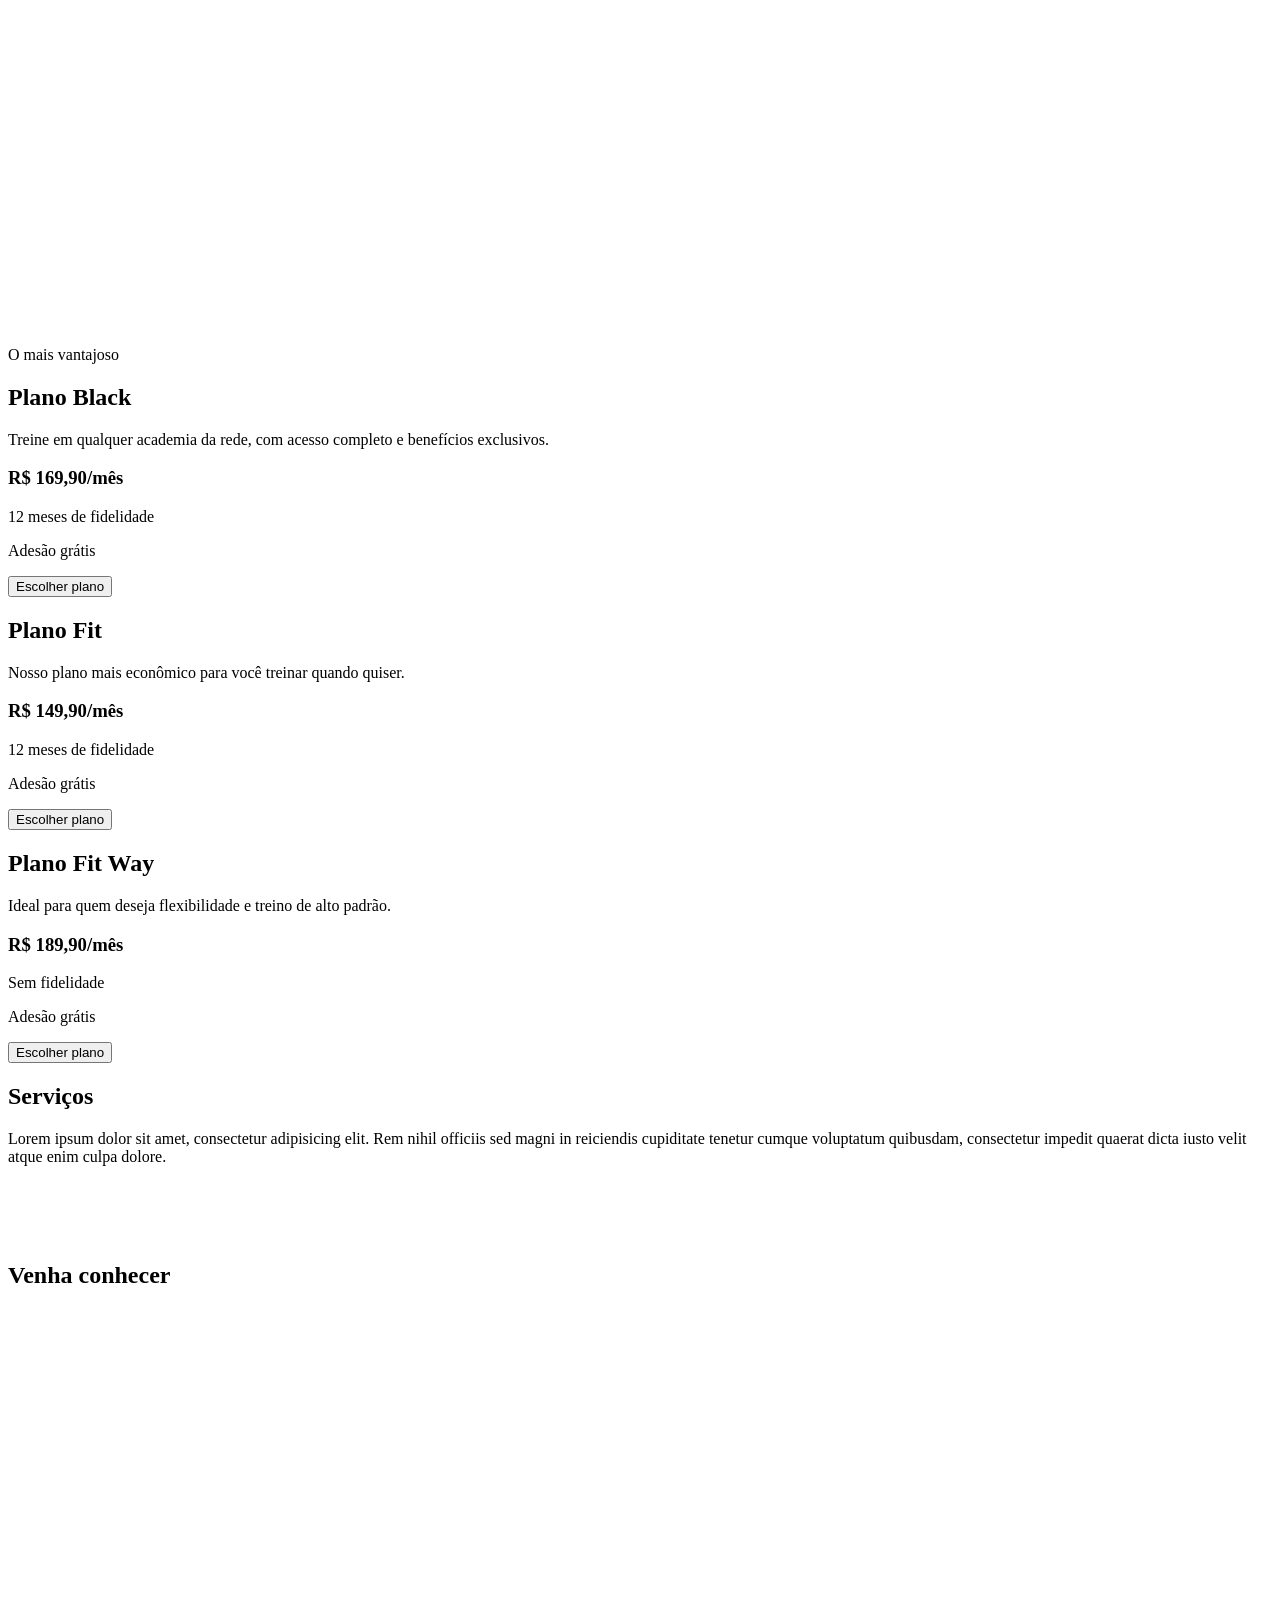
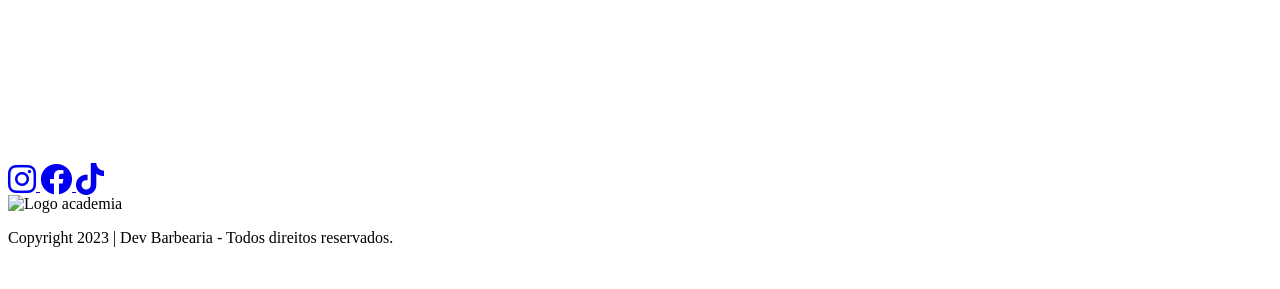
==== index.html @ 84e62d77 "Add files via upload" ====
<!DOCTYPE html>
<html lang="pt-br">
<head>
  <meta charset="UTF-8">
  <meta name="viewport" content="width=device-width, initial-scale=1.0">

  <link href="https://unpkg.com/aos@2.3.1/dist/aos.css" rel="stylesheet" />
  <link rel="preconnect" href="https://fonts.googleapis.com" />
  <link rel="preconnect" href="https://fonts.gstatic.com" crossorigin />
  <link href="https://fonts.googleapis.com/css2?family=Sora:wght@300;400;500;600&display=swap" rel="stylesheet" />

  <link rel="stylesheet" href="https://cdnjs.cloudflare.com/ajax/libs/font-awesome/6.0.0-beta3/css/all.min.css" integrity="sha512-Fo3rlrZj/k7ujTnHg4CGR2D7kSs0v4LLanw2qksYuRlEzO+tcaEPQogQ0KaoGN26/zrn20ImR1DfuLWnOo7aBA==" crossorigin="anonymous" referrerpolicy="no-referrer" />

  <link rel="stylesheet" href="style.css" />
  <script src="https://unpkg.com/aos@2.3.1/dist/aos.js"></script>


  <title>FitWay Academia</title>
</head>
<body>
  <!-- HEADER -->
  <div class="bg-home">
    <header>

      <nav class="header-content container">
        <div class="header-icons" data-aos="fade-down">
          <a href="#">
           <i class="fa-brands fa-instagram fa-2x"></i>   
          </a>
          <a href="#">
            <i class="fa-brands fa-facebook fa-2x"></i>   
          </a>
          <a href="#">

            <i class="fa-brands fa-tiktok fa-2x"></i>   
          </a>
        </div>

        <div class="header-logo" data-aos="fade-up" data-aos-delay="300">
          <img 
            data-aos="flip-up"
            data-aos-delay="300"
            data-aos-duration="1500"
            src="./img/Logo academia 2.png" 
            alt="Logo da academia"
          />
        </div>

      

      </nav>

      <main class="hero container" data-aos="fade-up" data-aos-delay="400">
        <h1>ESTRUTURA COMPLETA, TREINOS INTELIGENTES E O MELHOR PREÇO PARA VOCÊ EVOLUIR.</h1>
        
        <a 
          href="https://api.whatsapp.com/send?phone=5511000000000&text=Quero%20fazer%20um%20agendamento%20hoje!" 
          class="button-contact" 
          target="_blank"
        >
          MATRICULE-SE
        </a>
      </main>

    </header>

  </div>

  <!-- ABOUT -->
  <section class="about">
    <div class="container about-content">
      <div data-aos="zoom-in" data-aos-delay="100">
        <img 
          src="./img/Fit Way.png" 
          alt="Imagem sobre a academia"
        />
      </div>

      <div 
        class="about-description"
        data-aos="zoom-out-left" data-aos-delay="250"
      >
        <h2>Sobre</h2>
        <p>Lorem ipsum dolor sit amet consectetur. Ornare eget pellentesque proin risus. Orci proin morbi vestibulum convallis leo vestibulum mus. Non duis augue eros mattis a quis sem sodales.</p>
        <p>Horário de funcionamento: <strong>09:00</strong> ás <strong>19:00</strong></p>
      </div>

    </div>
  </section>

  <!-- SERVICES -->

  <section class="planos">

    <div class="card destaque">

        <span class="tag">O mais vantajoso</span>

        <h2>Plano Black</h2>

        <p>
            Treine em qualquer academia da rede,
            com acesso completo e benefícios exclusivos.
        </p>

        <h3>R$ 169,90<span>/mês</span></h3>

        <div class="info">
            <p>12 meses de fidelidade</p>
            <p>Adesão grátis</p>
        </div>

        <button>Escolher plano</button>

    </div>



    <div class="card">

        <h2>Plano Fit</h2>

        <p>
            Nosso plano mais econômico para você
            treinar quando quiser.
        </p>

        <h3>R$ 149,90<span>/mês</span></h3>

        <div class="info">
            <p>12 meses de fidelidade</p>
            <p>Adesão grátis</p>
        </div>

        <button>Escolher plano</button>

    </div>



    <div class="card">

        <h2>Plano Fit Way</h2>

        <p>
            Ideal para quem deseja flexibilidade
            e treino de alto padrão.
        </p>

        <h3>R$ 189,90<span>/mês</span></h3>

        <div class="info">
            <p>Sem fidelidade</p>
            <p>Adesão grátis</p>
        </div>

        <button>Escolher plano</button>

    </div>

</section>

  <section class="services">

    <div class="services-content container">
      <h2>Serviços</h2>
      <p>Lorem ipsum dolor sit amet, consectetur adipisicing elit. Rem nihil officiis sed magni in reiciendis cupiditate tenetur cumque voluptatum quibusdam, consectetur impedit quaerat dicta iusto velit atque enim culpa dolore.</p>
    </div>

    <section class="haircuts">

      <div class="haircut" data-aos="fade-up" data-aos-delay="150">
        <img
          src="./img/Design sem nome (5).png"
          
        />
       
      </div>

      <div class="haircut" data-aos="fade-up" data-aos-delay="250">
        <img
          src="./img/Design sem nome (6).png"
          
        />
       
      </div>

      <div class="haircut" data-aos="fade-up" data-aos-delay="400">
        <img
          src="./img/Design sem nome (7).png"
         
        />
       
      </div>

    </section>

  </section>

  <!-- FOOTER -->

  <div class="services">
    <h2>Venha conhecer</h2>
  </div>

  <iframe
  width="100%"
  src="https://www.google.com/maps/embed?pb=!1m18!1m12!1m3!1d7476.4115143508725!2d-54.58602051703828!3d-20.45674056051272!2m3!1f0!2f0!3f0!3m2!1i1024!2i768!4f13.1!3m3!1m2!1s0x9486e8954ac0b10d%3A0x7149aba0cb5688b8!2sShopping%20Campo%20Grande!5e0!3m2!1sen!2sbr!4v1688840244482!5m2!1sen!2sbr" width="600" height="450" style="border:0;" allowfullscreen="" loading="lazy" referrerpolicy="no-referrer-when-downgrade"></iframe>

  <footer class="footer">
    <div class="footer-icons">
      <a href="#">
        <i class="fa-brands fa-instagram fa-2x"></i>   
       </a>
       <a href="#">
         <i class="fa-brands fa-facebook fa-2x"></i>   
       </a>
       <a href="#">
         <i class="fa-brands fa-tiktok fa-2x"></i>   
       </a>
    </div>

    <div>
      <img 
        src="./img/Logo academia 2.png" 
        alt="Logo academia"
      />
    </div>

    <p>Copyright 2023 | Dev Barbearia - Todos direitos reservados.</p>
  </footer>

  <!-- Button Whatsapp -->

  <a 
   href="https://api.whatsapp.com/send?phone=5561999639758&text=Quero%20fazer%20um%20site%20hoje!"
   class="btn-whatsapp"
   target="_blank"
   data-aos="zoom-in-up" data-aos-delay="400"
  >
    <img src="assets/whatssapp.svg" alt="Botao whatsapp" />
    <span class="tooltip-text">Agende seu horário</span>
  </a>


  <script src="script.js"></script>
</body>
</html>
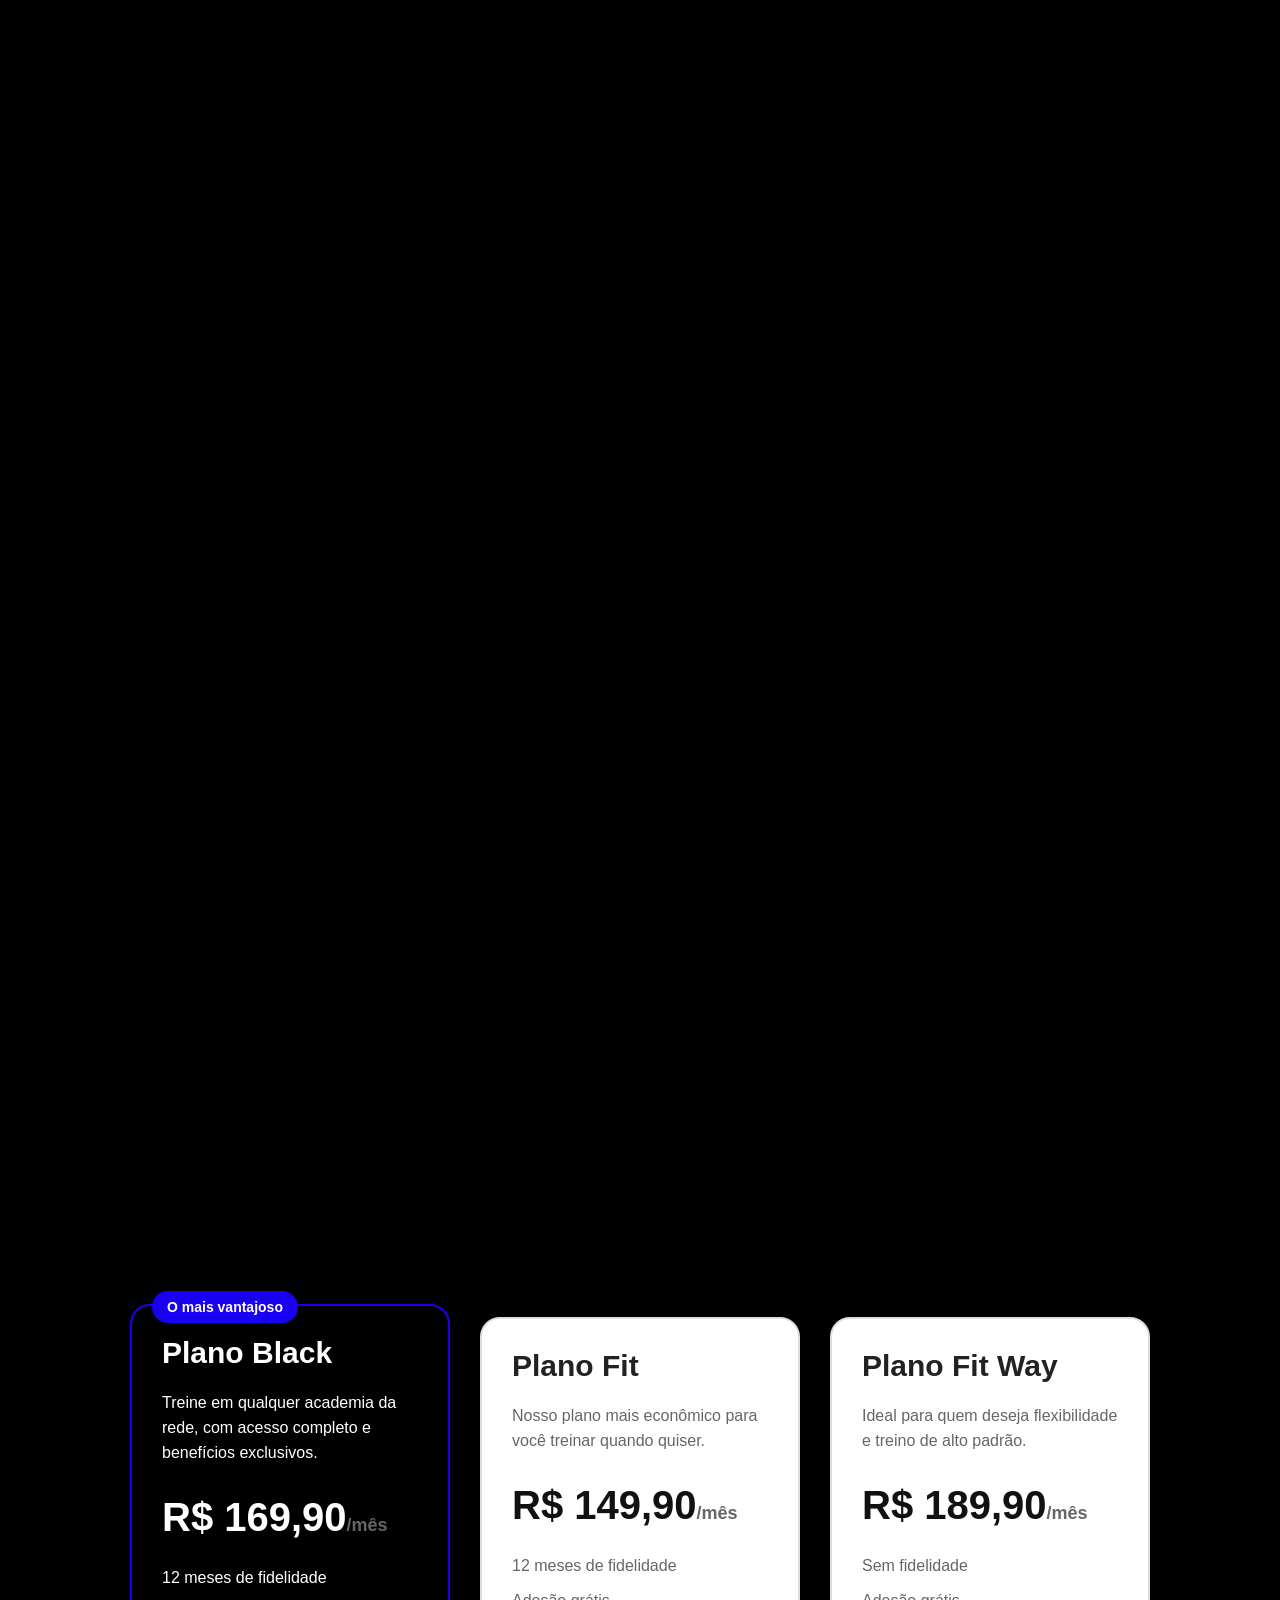
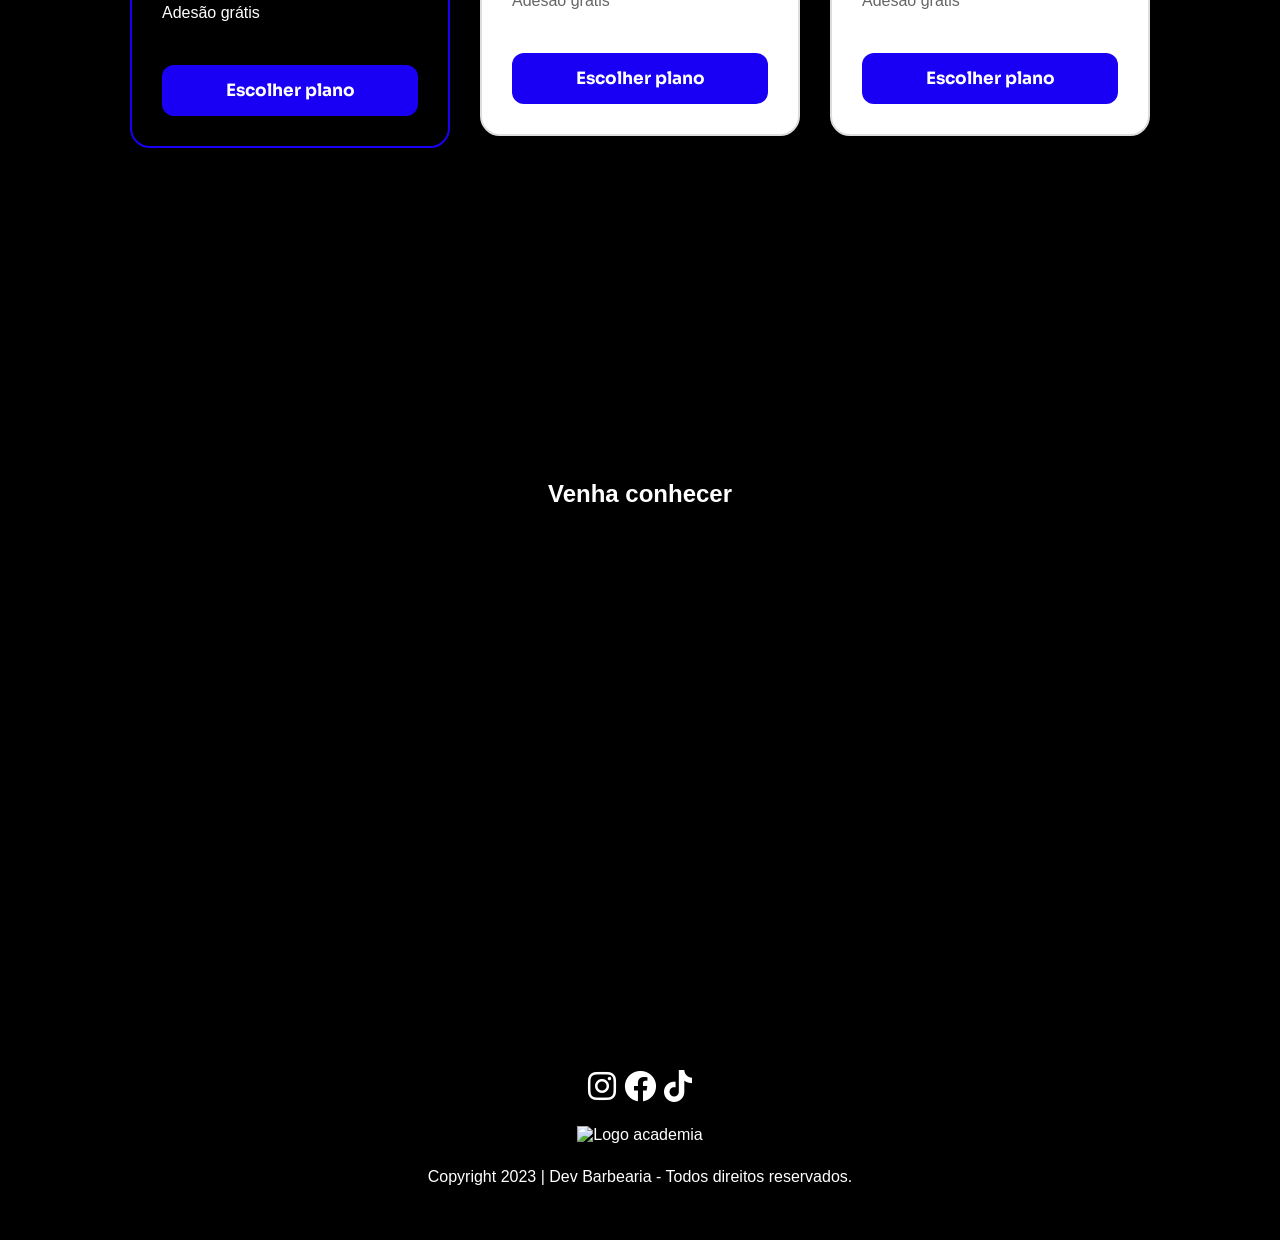
==== commit 8f40c75a: "alteração html" ====
--- a/index.html
+++ b/index.html
@@ -11,7 +11,7 @@
 
   <link rel="stylesheet" href="https://cdnjs.cloudflare.com/ajax/libs/font-awesome/6.0.0-beta3/css/all.min.css" integrity="sha512-Fo3rlrZj/k7ujTnHg4CGR2D7kSs0v4LLanw2qksYuRlEzO+tcaEPQogQ0KaoGN26/zrn20ImR1DfuLWnOo7aBA==" crossorigin="anonymous" referrerpolicy="no-referrer" />
 
-  <link rel="stylesheet" href="style.css" />
+  <link rel="stylesheet" href="./Barbearia/style.css" />
   <script src="https://unpkg.com/aos@2.3.1/dist/aos.js"></script>
 
 
@@ -51,7 +51,7 @@
       </nav>
 
       <main class="hero container" data-aos="fade-up" data-aos-delay="400">
-        <h1>ESTRUTURA COMPLETA, TREINOS INTELIGENTES E O MELHOR PREÇO PARA VOCÊ EVOLUIR.</h1>
+        <h1>ESTRUTURA DE QUALIDADE,TREINOS QUE GERAM RESULTADOS E O MELHOR CUSTO-BENEFÍCIO PARA VOCÊ SUPERAR SEUS LIMITES.</h1>
         
         <a 
           href="https://api.whatsapp.com/send?phone=5511000000000&text=Quero%20fazer%20um%20agendamento%20hoje!" 
@@ -80,9 +80,9 @@
         class="about-description"
         data-aos="zoom-out-left" data-aos-delay="250"
       >
-        <h2>Sobre</h2>
-        <p>Lorem ipsum dolor sit amet consectetur. Ornare eget pellentesque proin risus. Orci proin morbi vestibulum convallis leo vestibulum mus. Non duis augue eros mattis a quis sem sodales.</p>
-        <p>Horário de funcionamento: <strong>09:00</strong> ás <strong>19:00</strong></p>
+        <h2>Venha ser FitWay</h2>
+        <p>Escolha confiável para quem busca o melhor estilo de vida em um ambiente de alta qualidade e equipamentos modernos. Temos uma equipe preparada para atender suas necessidades e qualificada para desenvolver seus treinos.
+       </p>
       </div>
 
     </div>
@@ -160,11 +160,11 @@
 
 </section>
 
-  <section class="services">
+  
 
     <div class="services-content container">
-      <h2>Serviços</h2>
-      <p>Lorem ipsum dolor sit amet, consectetur adipisicing elit. Rem nihil officiis sed magni in reiciendis cupiditate tenetur cumque voluptatum quibusdam, consectetur impedit quaerat dicta iusto velit atque enim culpa dolore.</p>
+     
+     
     </div>
 
     <section class="haircuts">
@@ -239,7 +239,7 @@
    data-aos="zoom-in-up" data-aos-delay="400"
   >
     <img src="assets/whatssapp.svg" alt="Botao whatsapp" />
-    <span class="tooltip-text">Agende seu horário</span>
+   
   </a>
 
 
--- a/Barbearia/style.css
+++ b/Barbearia/style.css
@@ -0,0 +1,493 @@
+* {
+  margin: 0;
+  padding: 0;
+  box-sizing: border-box;
+  outline: 0;
+}
+
+header {
+  width: 100%;
+}
+
+.header-content {
+  display: flex;
+  align-items: center;
+  justify-content: space-between;
+}
+
+i {
+  color: #FFF;
+}
+
+.header-icons {
+  display: flex;
+  gap: 14px;
+}
+
+.header-icons a:hover i {
+  animation: translateY 0.8s infinite alternate;
+  color: #1900f5;
+}
+
+@keyframes translateY {
+  from {
+    transform: translateY(0) scale(1);
+  }
+  to {
+    transform: translateY(-8px) scale(1.1);
+  }
+}
+.header-button {
+  border: 1px solid #FFF;
+  padding: 8px 24px;
+  border-radius: 4px;
+  color: #FFF;
+  background-color: transparent;
+  transition: background-color 0.8s;
+}
+
+.header-button:hover {
+  border: 1px solid #d34040;
+  background-color: #d34040;
+}
+
+.header-logo {
+  display: flex;
+  align-items: center;
+  justify-content: center;
+  margin-top: 50px;
+}
+
+@media screen and (max-width: 768px) {
+  .header-content {
+    width: 100%;
+    flex-direction: column;
+    align-items: center;
+    justify-content: center;
+  }
+  .header-content i {
+    margin-top: 16px;
+    font-size: 34px;
+  }
+  .header-logo img {
+    width: 200px;
+    margin-top: 46px;
+    
+  }
+  .header-button {
+    display: none;
+  }
+}
+.container {
+  max-width: 1440px;
+  margin: 0 auto;
+  padding: 0 8px;
+}
+
+.bg-home {
+  position: relative;
+}
+
+.bg-home::before {
+  content: "";
+  display: block;
+  position: absolute;
+  background-image: linear-gradient(to bottom, rgba(0, 0, 0, 0.1), #000000), url("./assets/bg.jpg");
+  left: 0;
+  top: 0;
+  width: 100%;
+  height: 100%;
+  z-index: -1;
+  background-size: cover;
+  background-repeat: no-repeat;
+  background-position: 50% 0;
+  opacity: 0.9;
+}
+
+.hero {
+  color: #FFF;
+  min-height: 80vh;
+  display: flex;
+  flex-direction: column;
+  align-items: center;
+  justify-content: center;
+  padding: 14px;
+}
+.hero h1 {
+  text-align: center;
+  line-height: 150%;
+  max-width: 930px;
+  font-size: 46px;
+}
+.hero p {
+  text-align: center;
+  margin: 14px 0;
+}
+
+.button-contact {
+  padding: 14px 28px;
+  color: #FFF;
+  background-color: #1900f5;
+  border: 0;
+  font-size: 18px;
+  font-weight: 600;
+  margin: 14px 0;
+}
+
+.button-contact:hover {
+  animation: scaleButton 0.8s alternate infinite;
+}
+
+@keyframes scaleButton {
+  from {
+    transform: scale(1);
+  }
+  to {
+    transform: scale(1.07);
+  }
+}
+@media screen and (max-width: 768px) {
+  .hero {
+    min-height: 60vh;
+  }
+  .hero h1 {
+    font-size: 34px;
+    padding: 0 14px;
+    width: 100%;
+  }
+  .hero p {
+    font-size: 14px;
+  }
+}
+@media screen and (max-width: 480px) {
+  .hero h1 {
+    font-size: 24px;
+  }
+}
+.about {
+  background-color: #000000;
+  overflow: hidden;
+  color: #FFF;
+}
+
+.about-content {
+  display: flex;
+  align-items: center;
+  justify-content: center;
+  gap: 14px;
+  padding: 34px 14px 64px 14px;
+}
+.about-content img {
+  
+  width: 100%;
+  max-width: 400px;
+
+}
+
+.about-content div {
+  flex: 1;
+}
+
+.about-description h2 {
+  font-size: 50px;
+  margin-bottom: 24px;
+}
+.about-description p {
+  margin-bottom: 18px;
+  line-height: 150%;
+}
+
+@media screen and (max-width: 768px) {
+  .about-content {
+    flex-direction: column;
+  }
+}
+.services {
+  background-color: #000000;
+  color: #ffffff;
+  display: flex;
+  flex-direction: column;
+  align-items: center;
+  justify-content: center;
+  padding: 54px 14px;
+}
+
+.services-content h2 {
+  text-transform: uppercase;
+  text-align: center;
+  font-size: 38px;
+  margin-bottom: 14px;
+}
+
+.services-content p {
+  line-height: 150%;
+  margin-bottom: 14px;
+  text-align: center;
+  max-width: 780px;
+}
+
+.haircuts {
+  display: flex;
+  justify-content: center;
+  align-items: center;
+  gap: 16px;
+  padding: 0 44px 34px 44px;
+}
+
+.haircut {
+  flex: 1;
+  display: flex;
+  flex-direction: column;
+  background-color: #FFF;
+  border-radius: 8px;
+  box-shadow: 0px -1px 17px -4px rgba(0, 0, 0, 0.45);
+  overflow: hidden;
+}
+.haircut img {
+  width: 100%;
+  max-width: 600px;
+  transition: transform 0.2s;
+}
+
+.haircut img:hover {
+  transform: scale(1.2);
+  z-index: 1;
+}
+
+.haircut-info {
+  width: 100%;
+  display: flex;
+  justify-content: space-between;
+  padding: 14px;
+  background-color: #FFF;
+  z-index: 99;
+}
+
+.haircut-info button {
+  color: #FFF;
+  background-color: #ff9900;
+  padding: 4px 8px;
+  border-radius: 4px;
+  border: 0;
+  cursor: default;
+}
+
+@media screen and (max-width: 768px) {
+  .haircuts {
+    flex-direction: column;
+  }
+  .haircut img {
+    max-width: 740px;
+  }
+}
+.footer {
+  display: flex;
+  flex-direction: column;
+  align-items: center;
+  justify-content: center;
+  padding: 54px 0;
+  gap: 24px;
+  color: #FFF;
+}
+footer img{
+    width: 250px;
+}
+
+.footer-icons {
+  display: flex;
+  gap: 8px;
+  color: #FFF;
+}
+
+.btn-whatsapp {
+  position: fixed;
+  bottom: 14px;
+  right: 24px;
+  z-index: 99;
+}
+.btn-whatsapp img {
+  max-width: 74px;
+  transition: transform 0.4s;
+}
+.btn-whatsapp img:hover {
+  transform: scale(1.1);
+}
+
+.btn-whatsapp .tooltip-text {
+  visibility: hidden;
+  position: absolute;
+  width: 120px;
+  top: 8px;
+  left: -144px;
+  padding: 6px;
+  border-radius: 8px;
+  text-align: center;
+  background-color: #232224;
+  color: #FFF;
+  opacity: 0;
+  transition: opacity 0.4s;
+}
+
+.btn-whatsapp:hover .tooltip-text {
+  visibility: visible;
+  opacity: 1;
+}
+
+@media screen and (max-width: 768px) {
+  .btn-whatsapp img {
+    max-width: 64px;
+  }
+}
+body {
+  font-family: "Sora", sans-serif;
+  width: 100%;
+  height: 100vh;
+  position: relative;
+  background-color: #000000;
+  cursor: url("./assets/pont.png"), auto;
+}
+
+button {
+  font-family: "Sora", sans-serif;
+  cursor: pointer;
+}
+
+svg {
+  width: 100%;
+}
+
+img {
+  width: 70%;
+  
+}
+
+a {
+  cursor: pointer;
+  text-decoration: none;
+}/*# sourceMappingURL=style.css.map */
+
+
+*{
+    margin: 0;
+    padding: 0;
+    box-sizing: border-box;
+}
+
+body{
+    background: #000000;
+    font-family: Arial, Helvetica, sans-serif;
+}
+
+.planos{
+    width: 100%;
+    min-height: 100vh;
+
+    display: flex;
+    justify-content: center;
+    align-items: center;
+    gap: 30px;
+
+    flex-wrap: wrap;
+    padding: 50px;
+}
+
+.card{
+    width: 320px;
+    background: white;
+    border-radius: 20px;
+    padding: 30px;
+
+    border: 2px solid #ddd;
+
+    transition: 0.3s;
+
+    position: relative;
+}
+
+.card:hover{
+    transform: translateY(-10px);
+    border-color: #8eb5ff;
+}
+
+.card h2{
+    font-size: 30px;
+    margin-bottom: 20px;
+    color: #222;
+}
+
+.card p{
+    color: #666;
+    line-height: 25px;
+}
+
+.card h3{
+    margin-top: 30px;
+    font-size: 40px;
+    color: #111;
+}
+
+.card h3 span{
+    font-size: 18px;
+    color: #666;
+}
+
+.info{
+    margin-top: 25px;
+}
+
+.info p{
+    margin-bottom: 10px;
+}
+
+button{
+    width: 100%;
+    margin-top: 30px;
+    padding: 15px;
+
+    border: none;
+    border-radius: 12px;
+
+    background: #1900f5;
+    color: rgb(255, 255, 255);
+
+    font-size: 17px;
+    font-weight: bold;
+
+    cursor: pointer;
+
+    transition: 0.3s;
+}
+
+button:hover{
+    background: #1900f5;
+}
+
+.destaque{
+    background: #000000;
+    color: white;
+    border: 2px solid #1900f5;
+}
+
+.destaque h2,
+.destaque h3,
+.destaque p,
+.destaque span{
+    color: white;
+}
+
+.tag{
+    position: absolute;
+
+    top: -15px;
+    left: 20px;
+
+    background: #1900f5;
+    color: black;
+
+    padding: 8px 15px;
+
+    border-radius: 20px;
+
+    font-size: 14px;
+    font-weight: bold;
+}
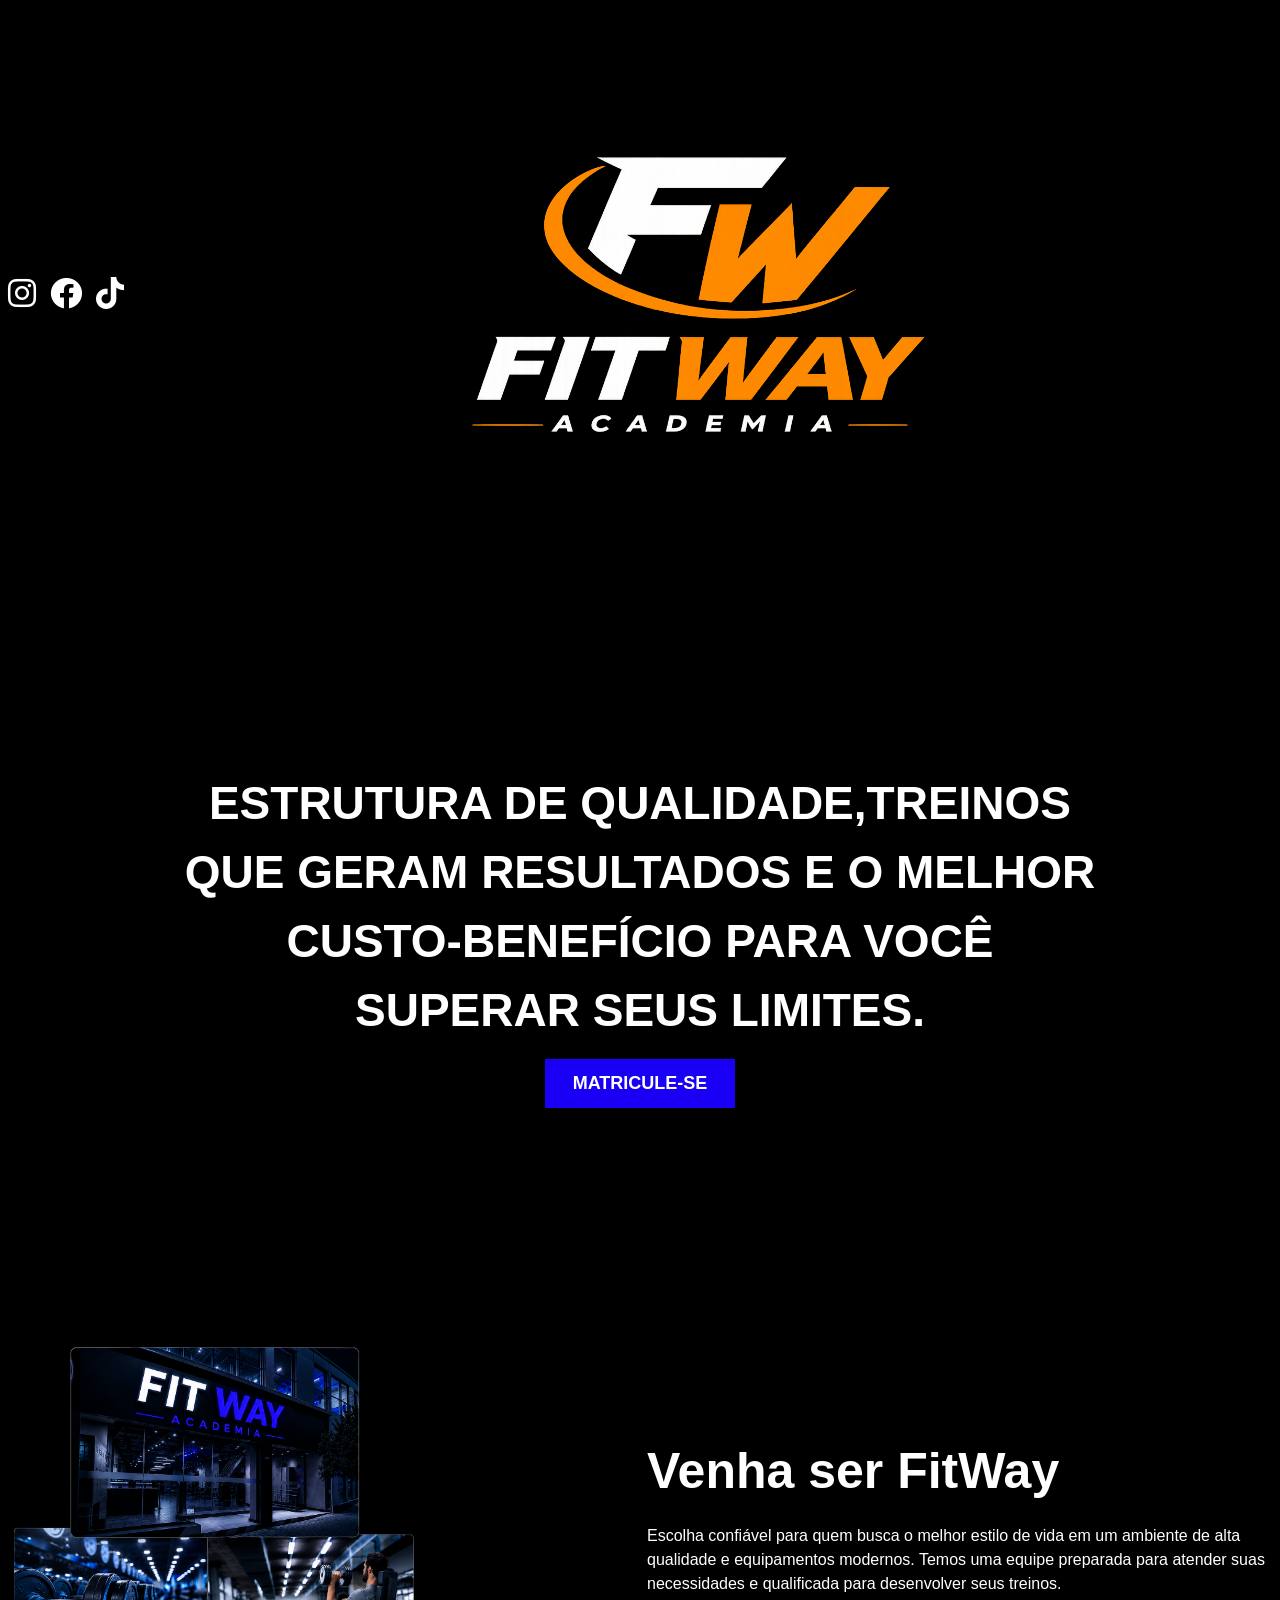
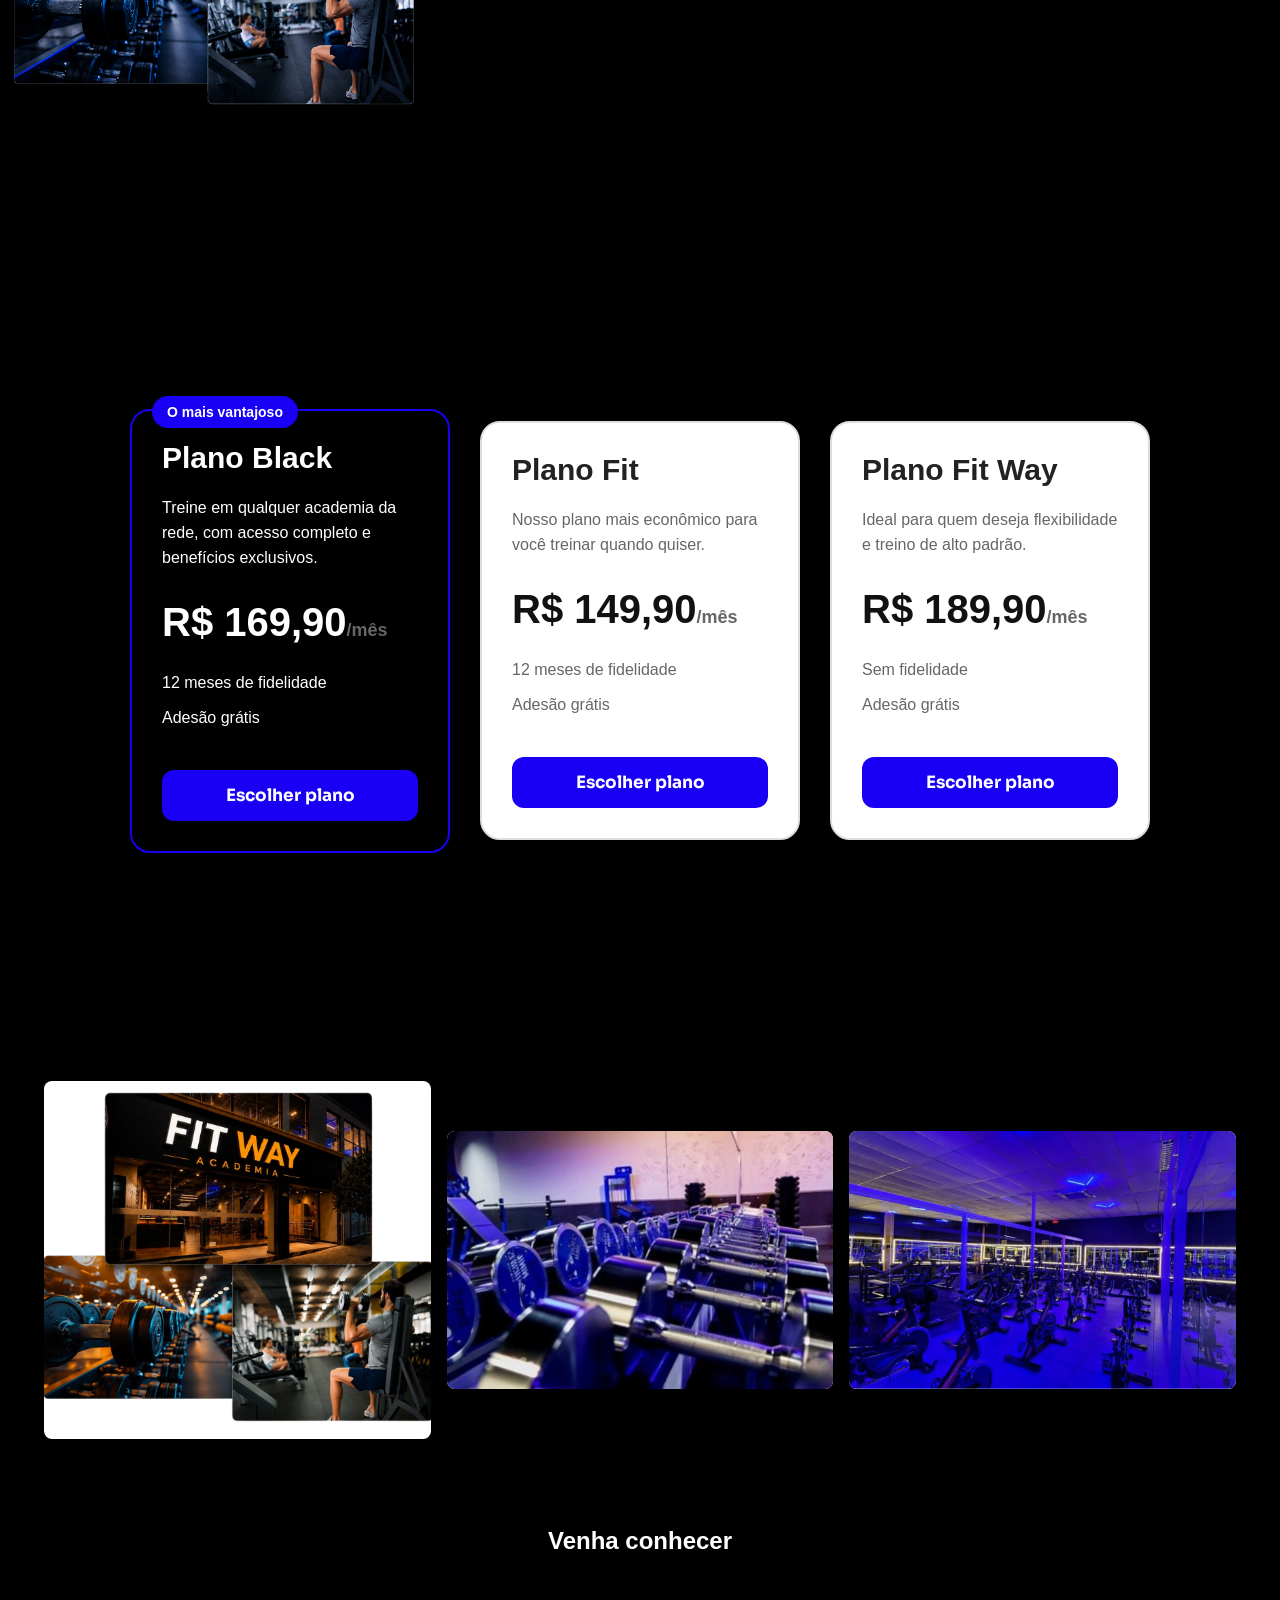
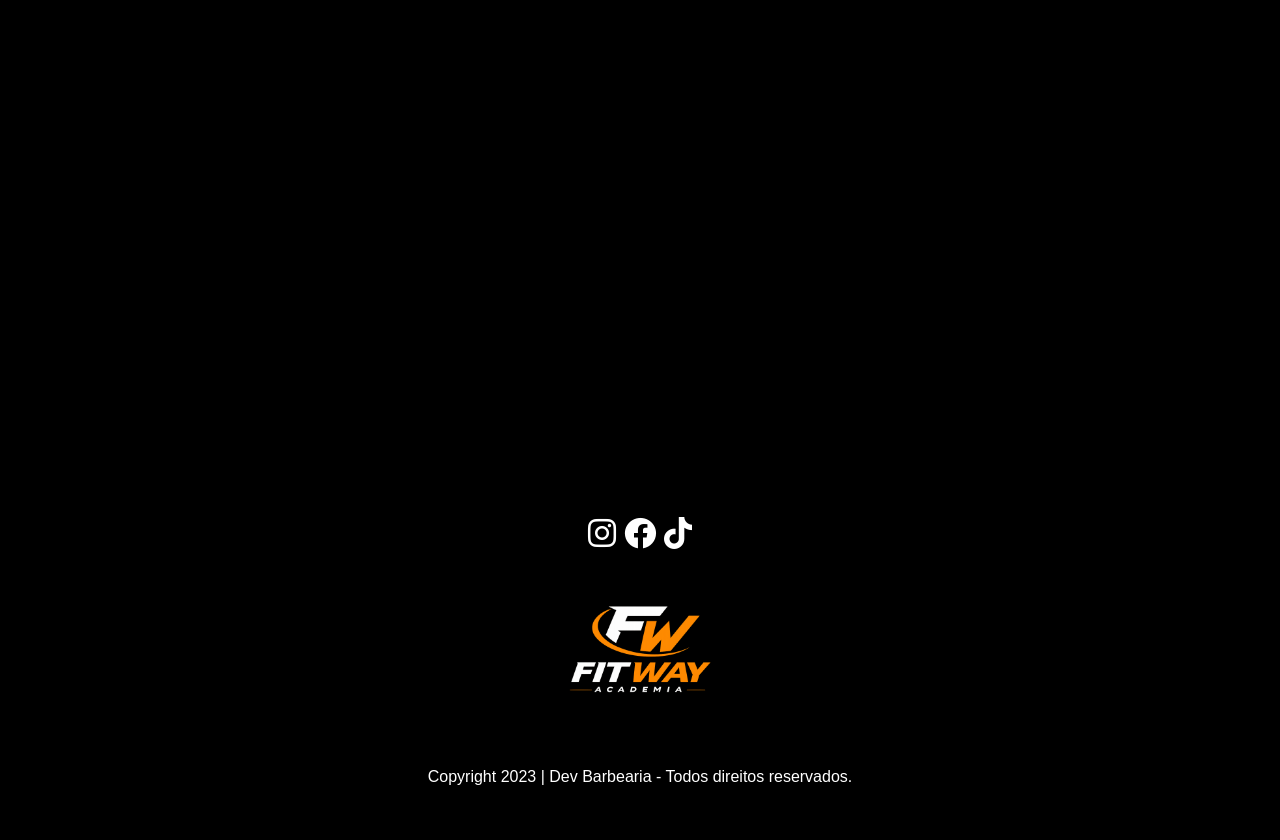
==== commit 32b7718e: "novo" ====
--- a/index.html
+++ b/index.html
@@ -11,7 +11,7 @@
 
   <link rel="stylesheet" href="https://cdnjs.cloudflare.com/ajax/libs/font-awesome/6.0.0-beta3/css/all.min.css" integrity="sha512-Fo3rlrZj/k7ujTnHg4CGR2D7kSs0v4LLanw2qksYuRlEzO+tcaEPQogQ0KaoGN26/zrn20ImR1DfuLWnOo7aBA==" crossorigin="anonymous" referrerpolicy="no-referrer" />
 
-  <link rel="stylesheet" href="./Barbearia/style.css" />
+  <link rel="stylesheet" href="./style.css" />
   <script src="https://unpkg.com/aos@2.3.1/dist/aos.js"></script>
 
 
@@ -41,7 +41,7 @@
             data-aos="flip-up"
             data-aos-delay="300"
             data-aos-duration="1500"
-            src="./img/Logo academia 2.png" 
+            src="./assets/Logo academia.png" 
             alt="Logo da academia"
           />
         </div>
@@ -71,7 +71,7 @@
     <div class="container about-content">
       <div data-aos="zoom-in" data-aos-delay="100">
         <img 
-          src="./img/Fit Way.png" 
+          src="./assets/Fit Way.png" 
           alt="Imagem sobre a academia"
         />
       </div>
@@ -171,7 +171,7 @@
 
       <div class="haircut" data-aos="fade-up" data-aos-delay="150">
         <img
-          src="./img/Design sem nome (5).png"
+          src="./assets/Design sem nome (1).png"
           
         />
        
@@ -179,7 +179,7 @@
 
       <div class="haircut" data-aos="fade-up" data-aos-delay="250">
         <img
-          src="./img/Design sem nome (6).png"
+          src="./assets/Design sem nome (6).png"
           
         />
        
@@ -187,7 +187,7 @@
 
       <div class="haircut" data-aos="fade-up" data-aos-delay="400">
         <img
-          src="./img/Design sem nome (7).png"
+          src="./assets/Design sem nome (7).png"
          
         />
        
@@ -222,7 +222,7 @@
 
     <div>
       <img 
-        src="./img/Logo academia 2.png" 
+        src="./assets/Logo academia.png" 
         alt="Logo academia"
       />
     </div>
--- a/style.css
+++ b/style.css
@@ -0,0 +1,493 @@
+* {
+  margin: 0;
+  padding: 0;
+  box-sizing: border-box;
+  outline: 0;
+}
+
+header {
+  width: 100%;
+}
+
+.header-content {
+  display: flex;
+  align-items: center;
+  justify-content: space-between;
+}
+
+i {
+  color: #FFF;
+}
+
+.header-icons {
+  display: flex;
+  gap: 14px;
+}
+
+.header-icons a:hover i {
+  animation: translateY 0.8s infinite alternate;
+  color: #1900f5;
+}
+
+@keyframes translateY {
+  from {
+    transform: translateY(0) scale(1);
+  }
+  to {
+    transform: translateY(-8px) scale(1.1);
+  }
+}
+.header-button {
+  border: 1px solid #FFF;
+  padding: 8px 24px;
+  border-radius: 4px;
+  color: #FFF;
+  background-color: transparent;
+  transition: background-color 0.8s;
+}
+
+.header-button:hover {
+  border: 1px solid #d34040;
+  background-color: #d34040;
+}
+
+.header-logo {
+  display: flex;
+  align-items: center;
+  justify-content: center;
+  margin-top: 50px;
+}
+
+@media screen and (max-width: 768px) {
+  .header-content {
+    width: 100%;
+    flex-direction: column;
+    align-items: center;
+    justify-content: center;
+  }
+  .header-content i {
+    margin-top: 16px;
+    font-size: 34px;
+  }
+  .header-logo img {
+    width: 200px;
+    margin-top: 46px;
+    
+  }
+  .header-button {
+    display: none;
+  }
+}
+.container {
+  max-width: 1440px;
+  margin: 0 auto;
+  padding: 0 8px;
+}
+
+.bg-home {
+  position: relative;
+}
+
+.bg-home::before {
+  content: "";
+  display: block;
+  position: absolute;
+  background-image: linear-gradient(to bottom, rgba(0, 0, 0, 0.1), #000000), url("./assets/bg.jpg");
+  left: 0;
+  top: 0;
+  width: 100%;
+  height: 100%;
+  z-index: -1;
+  background-size: cover;
+  background-repeat: no-repeat;
+  background-position: 50% 0;
+  opacity: 0.9;
+}
+
+.hero {
+  color: #FFF;
+  min-height: 80vh;
+  display: flex;
+  flex-direction: column;
+  align-items: center;
+  justify-content: center;
+  padding: 14px;
+}
+.hero h1 {
+  text-align: center;
+  line-height: 150%;
+  max-width: 930px;
+  font-size: 46px;
+}
+.hero p {
+  text-align: center;
+  margin: 14px 0;
+}
+
+.button-contact {
+  padding: 14px 28px;
+  color: #FFF;
+  background-color: #1900f5;
+  border: 0;
+  font-size: 18px;
+  font-weight: 600;
+  margin: 14px 0;
+}
+
+.button-contact:hover {
+  animation: scaleButton 0.8s alternate infinite;
+}
+
+@keyframes scaleButton {
+  from {
+    transform: scale(1);
+  }
+  to {
+    transform: scale(1.07);
+  }
+}
+@media screen and (max-width: 768px) {
+  .hero {
+    min-height: 60vh;
+  }
+  .hero h1 {
+    font-size: 34px;
+    padding: 0 14px;
+    width: 100%;
+  }
+  .hero p {
+    font-size: 14px;
+  }
+}
+@media screen and (max-width: 480px) {
+  .hero h1 {
+    font-size: 24px;
+  }
+}
+.about {
+  background-color: #000000;
+  overflow: hidden;
+  color: #FFF;
+}
+
+.about-content {
+  display: flex;
+  align-items: center;
+  justify-content: center;
+  gap: 14px;
+  padding: 34px 14px 64px 14px;
+}
+.about-content img {
+  
+  width: 100%;
+  max-width: 400px;
+
+}
+
+.about-content div {
+  flex: 1;
+}
+
+.about-description h2 {
+  font-size: 50px;
+  margin-bottom: 24px;
+}
+.about-description p {
+  margin-bottom: 18px;
+  line-height: 150%;
+}
+
+@media screen and (max-width: 768px) {
+  .about-content {
+    flex-direction: column;
+  }
+}
+.services {
+  background-color: #000000;
+  color: #ffffff;
+  display: flex;
+  flex-direction: column;
+  align-items: center;
+  justify-content: center;
+  padding: 54px 14px;
+}
+
+.services-content h2 {
+  text-transform: uppercase;
+  text-align: center;
+  font-size: 38px;
+  margin-bottom: 14px;
+}
+
+.services-content p {
+  line-height: 150%;
+  margin-bottom: 14px;
+  text-align: center;
+  max-width: 780px;
+}
+
+.haircuts {
+  display: flex;
+  justify-content: center;
+  align-items: center;
+  gap: 16px;
+  padding: 0 44px 34px 44px;
+}
+
+.haircut {
+  flex: 1;
+  display: flex;
+  flex-direction: column;
+  background-color: #FFF;
+  border-radius: 8px;
+  box-shadow: 0px -1px 17px -4px rgba(0, 0, 0, 0.45);
+  overflow: hidden;
+}
+.haircut img {
+  width: 100%;
+  max-width: 600px;
+  transition: transform 0.2s;
+}
+
+.haircut img:hover {
+  transform: scale(1.2);
+  z-index: 1;
+}
+
+.haircut-info {
+  width: 100%;
+  display: flex;
+  justify-content: space-between;
+  padding: 14px;
+  background-color: #FFF;
+  z-index: 99;
+}
+
+.haircut-info button {
+  color: #FFF;
+  background-color: #ff9900;
+  padding: 4px 8px;
+  border-radius: 4px;
+  border: 0;
+  cursor: default;
+}
+
+@media screen and (max-width: 768px) {
+  .haircuts {
+    flex-direction: column;
+  }
+  .haircut img {
+    max-width: 740px;
+  }
+}
+.footer {
+  display: flex;
+  flex-direction: column;
+  align-items: center;
+  justify-content: center;
+  padding: 54px 0;
+  gap: 24px;
+  color: #FFF;
+}
+footer img{
+    width: 250px;
+}
+
+.footer-icons {
+  display: flex;
+  gap: 8px;
+  color: #FFF;
+}
+
+.btn-whatsapp {
+  position: fixed;
+  bottom: 14px;
+  right: 24px;
+  z-index: 99;
+}
+.btn-whatsapp img {
+  max-width: 74px;
+  transition: transform 0.4s;
+}
+.btn-whatsapp img:hover {
+  transform: scale(1.1);
+}
+
+.btn-whatsapp .tooltip-text {
+  visibility: hidden;
+  position: absolute;
+  width: 120px;
+  top: 8px;
+  left: -144px;
+  padding: 6px;
+  border-radius: 8px;
+  text-align: center;
+  background-color: #232224;
+  color: #FFF;
+  opacity: 0;
+  transition: opacity 0.4s;
+}
+
+.btn-whatsapp:hover .tooltip-text {
+  visibility: visible;
+  opacity: 1;
+}
+
+@media screen and (max-width: 768px) {
+  .btn-whatsapp img {
+    max-width: 64px;
+  }
+}
+body {
+  font-family: "Sora", sans-serif;
+  width: 100%;
+  height: 100vh;
+  position: relative;
+  background-color: #000000;
+  cursor: url("./assets/pont.png"), auto;
+}
+
+button {
+  font-family: "Sora", sans-serif;
+  cursor: pointer;
+}
+
+svg {
+  width: 100%;
+}
+
+img {
+  width: 70%;
+  
+}
+
+a {
+  cursor: pointer;
+  text-decoration: none;
+}/*# sourceMappingURL=style.css.map */
+
+
+*{
+    margin: 0;
+    padding: 0;
+    box-sizing: border-box;
+}
+
+body{
+    background: #000000;
+    font-family: Arial, Helvetica, sans-serif;
+}
+
+.planos{
+    width: 100%;
+    min-height: 100vh;
+
+    display: flex;
+    justify-content: center;
+    align-items: center;
+    gap: 30px;
+
+    flex-wrap: wrap;
+    padding: 50px;
+}
+
+.card{
+    width: 320px;
+    background: white;
+    border-radius: 20px;
+    padding: 30px;
+
+    border: 2px solid #ddd;
+
+    transition: 0.3s;
+
+    position: relative;
+}
+
+.card:hover{
+    transform: translateY(-10px);
+    border-color: #8eb5ff;
+}
+
+.card h2{
+    font-size: 30px;
+    margin-bottom: 20px;
+    color: #222;
+}
+
+.card p{
+    color: #666;
+    line-height: 25px;
+}
+
+.card h3{
+    margin-top: 30px;
+    font-size: 40px;
+    color: #111;
+}
+
+.card h3 span{
+    font-size: 18px;
+    color: #666;
+}
+
+.info{
+    margin-top: 25px;
+}
+
+.info p{
+    margin-bottom: 10px;
+}
+
+button{
+    width: 100%;
+    margin-top: 30px;
+    padding: 15px;
+
+    border: none;
+    border-radius: 12px;
+
+    background: #1900f5;
+    color: rgb(255, 255, 255);
+
+    font-size: 17px;
+    font-weight: bold;
+
+    cursor: pointer;
+
+    transition: 0.3s;
+}
+
+button:hover{
+    background: #1900f5;
+}
+
+.destaque{
+    background: #000000;
+    color: white;
+    border: 2px solid #1900f5;
+}
+
+.destaque h2,
+.destaque h3,
+.destaque p,
+.destaque span{
+    color: white;
+}
+
+.tag{
+    position: absolute;
+
+    top: -15px;
+    left: 20px;
+
+    background: #1900f5;
+    color: black;
+
+    padding: 8px 15px;
+
+    border-radius: 20px;
+
+    font-size: 14px;
+    font-weight: bold;
+}
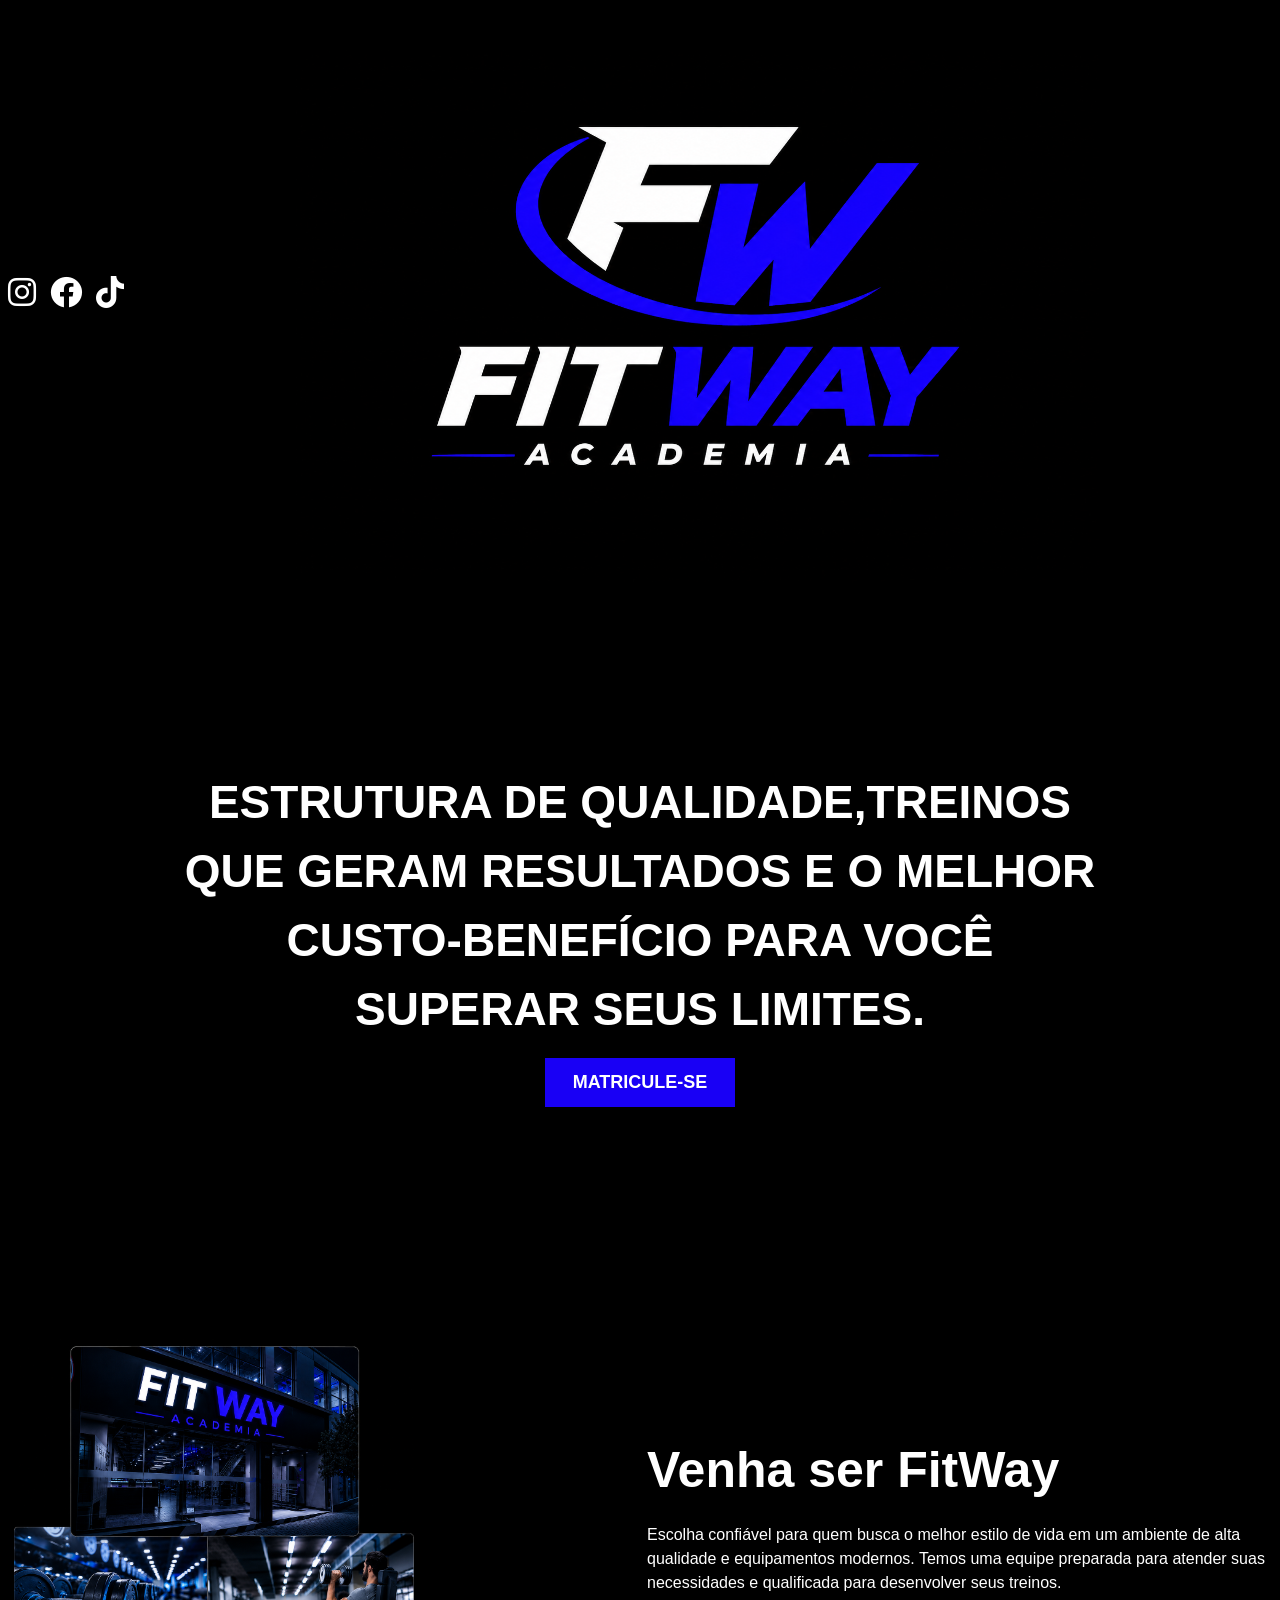
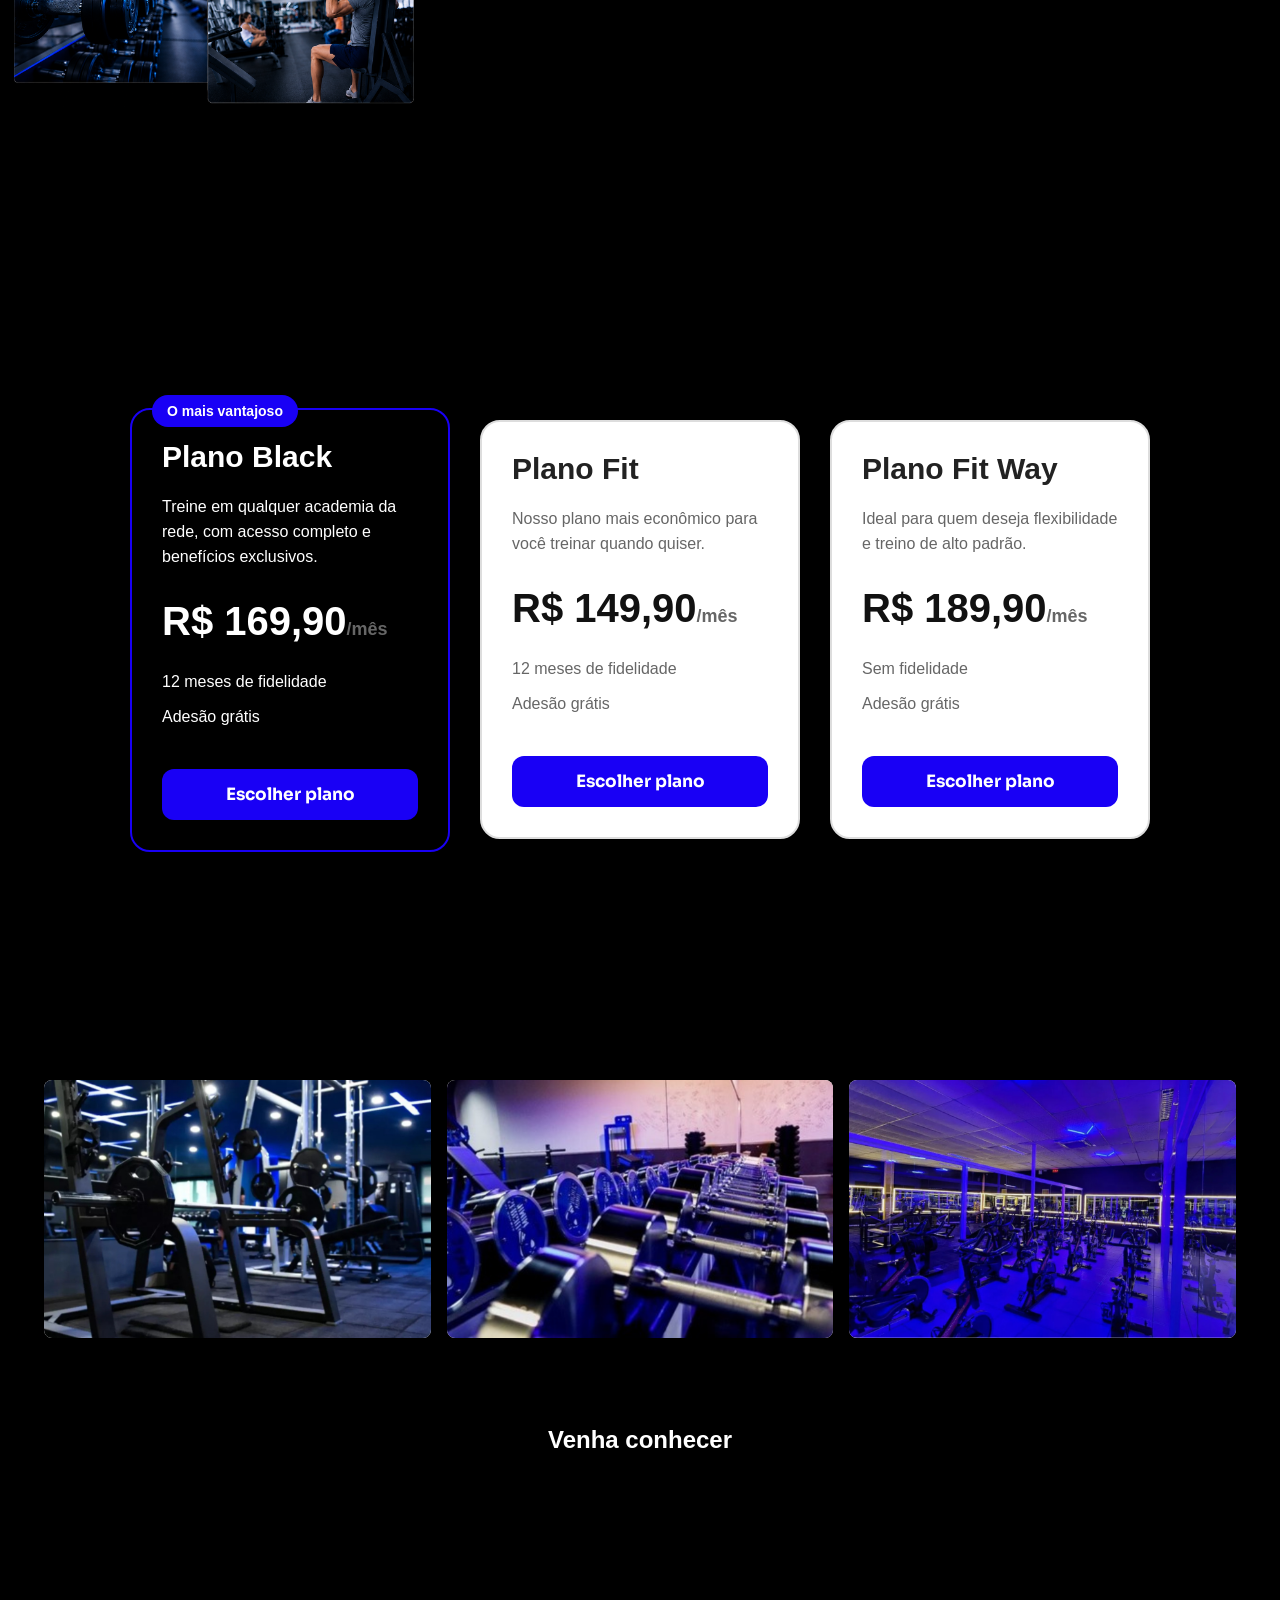
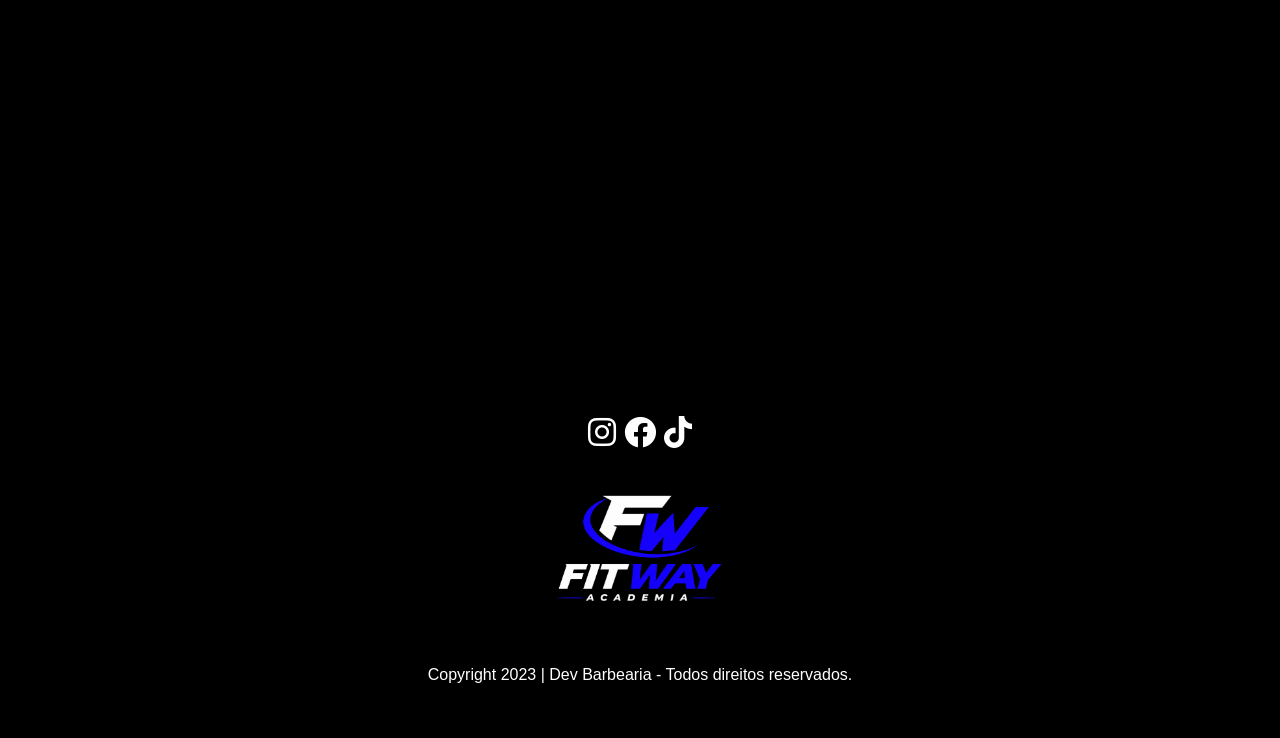
==== commit 5768994f: "novosite" ====
--- a/index.html
+++ b/index.html
@@ -41,7 +41,7 @@
             data-aos="flip-up"
             data-aos-delay="300"
             data-aos-duration="1500"
-            src="./assets/Logo academia.png" 
+            src="./assets/Logo academia 2.png" 
             alt="Logo da academia"
           />
         </div>
@@ -171,7 +171,7 @@
 
       <div class="haircut" data-aos="fade-up" data-aos-delay="150">
         <img
-          src="./assets/Design sem nome (1).png"
+          src="./assets/Design sem nome (5).png"
           
         />
        
@@ -222,7 +222,7 @@
 
     <div>
       <img 
-        src="./assets/Logo academia.png" 
+        src="./assets/Logo academia 2.png" 
         alt="Logo academia"
       />
     </div>
